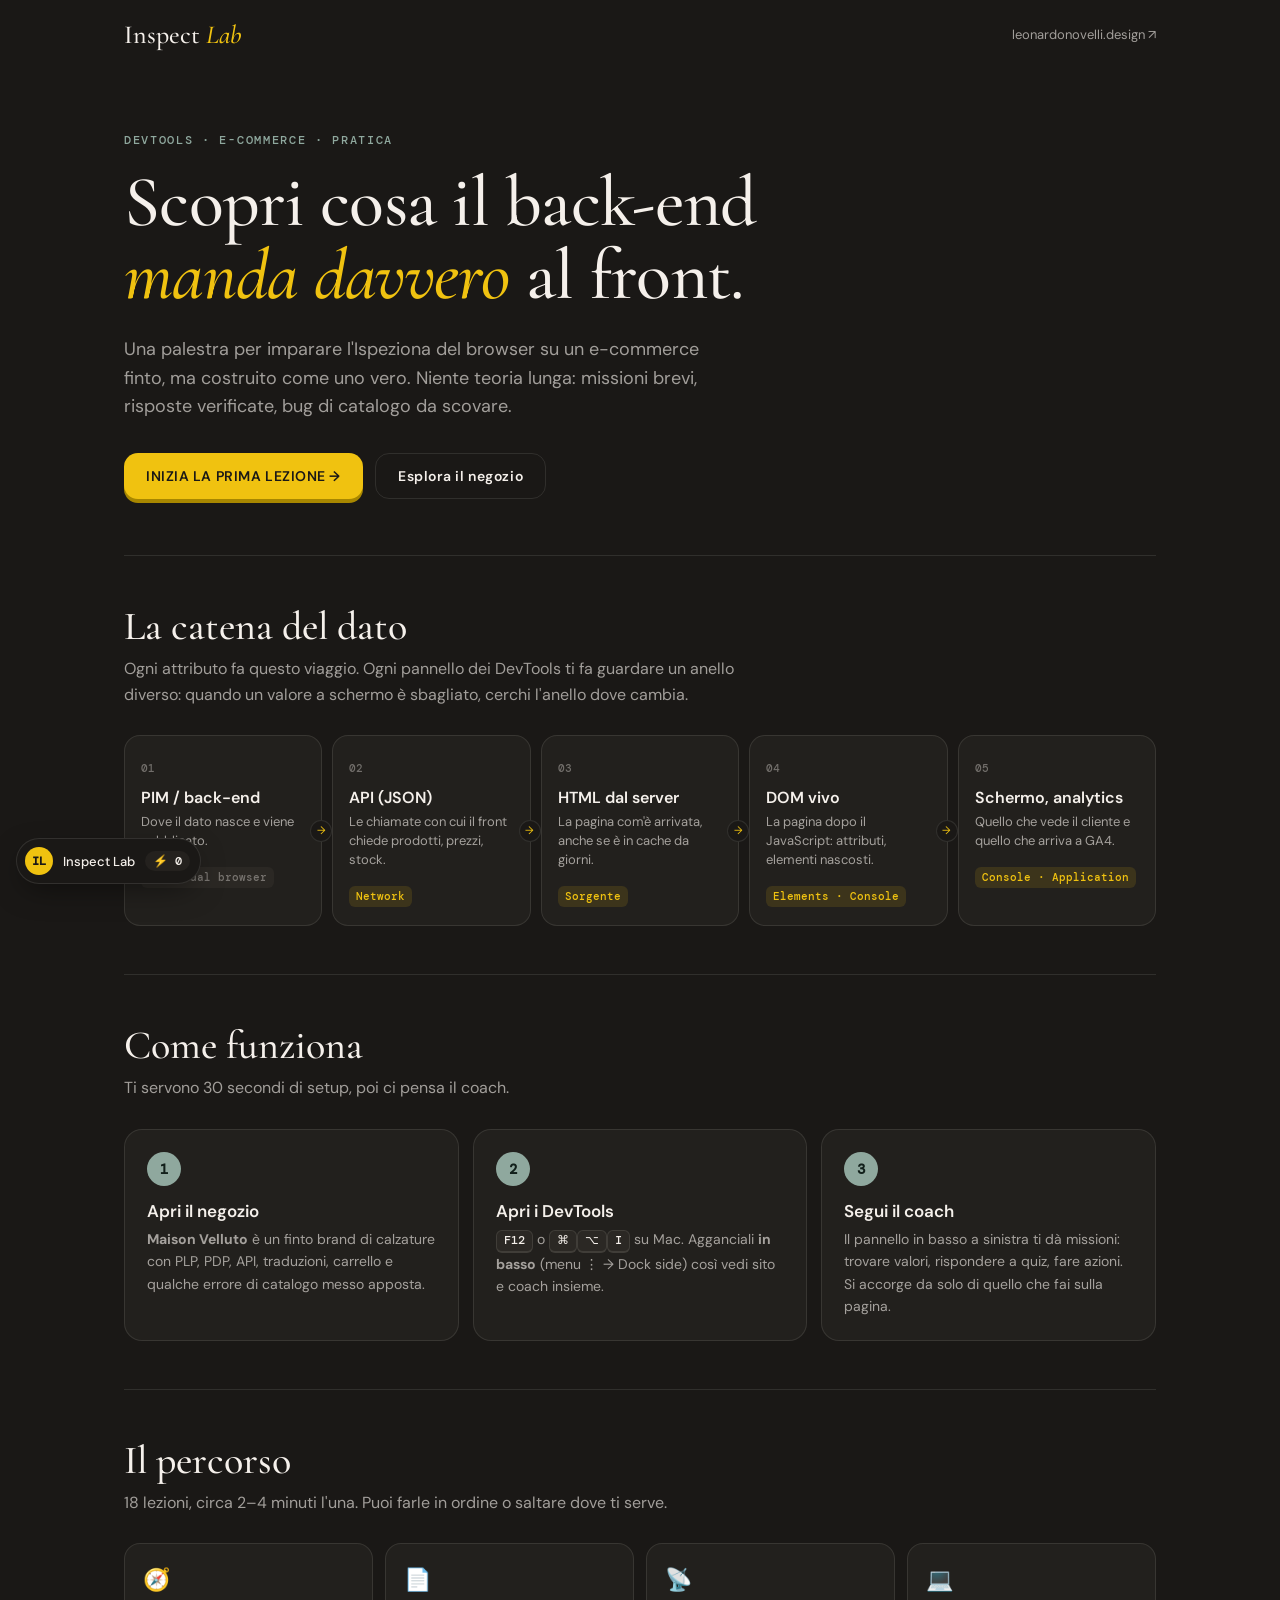
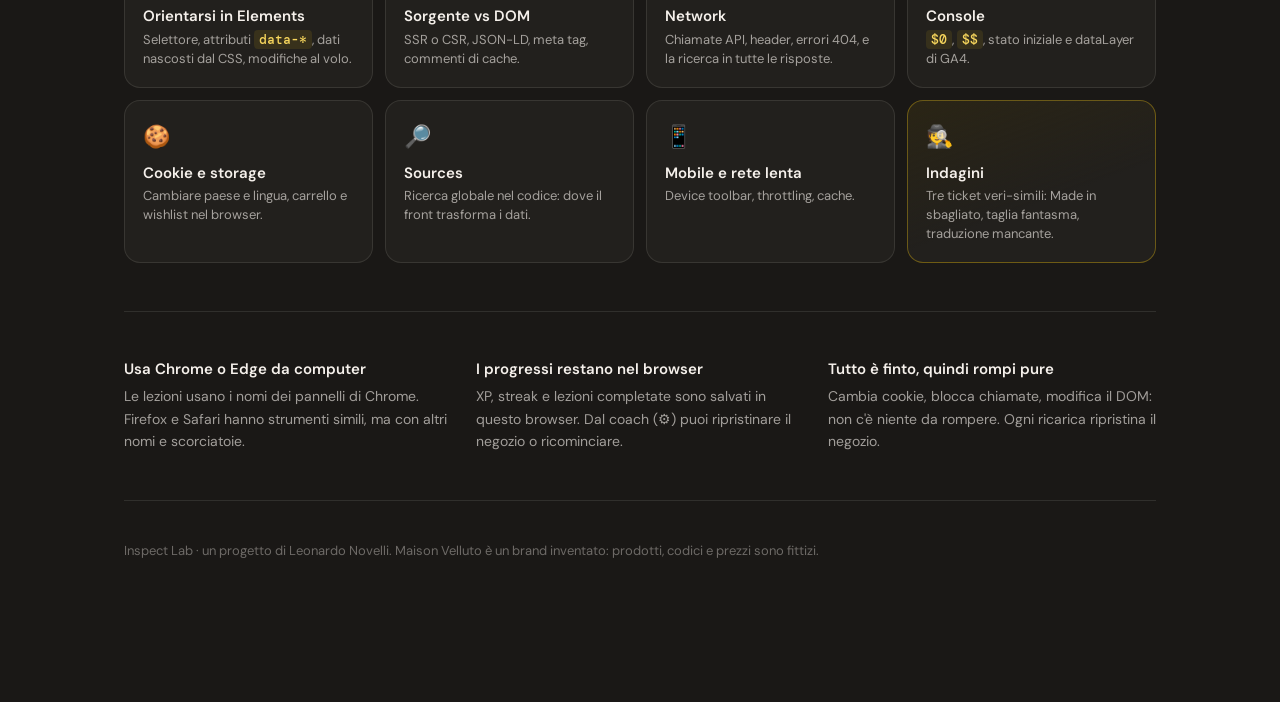
==== inspect-lab/index.html @ bc7a54e7 "Add Inspect Lab: a hands-on DevTools gym on a fake e-commerce A Duolingo-style course for learning t" ====
<!DOCTYPE html>
<html lang="it">
<head>
<meta charset="UTF-8">
<meta name="viewport" content="width=device-width, initial-scale=1.0">
<title>Inspect Lab — la palestra dei DevTools</title>
<meta name="description" content="Impara a usare i DevTools del browser su un e-commerce finto: PLP, PDP, API, dataLayer, cookie. Lezioni pratiche in stile Duolingo.">
<meta name="robots" content="noindex, nofollow">
<link rel="icon" href="/favicon.svg" type="image/svg+xml">
<link rel="preconnect" href="https://fonts.googleapis.com">
<link rel="preconnect" href="https://fonts.gstatic.com" crossorigin>
<link href="https://fonts.googleapis.com/css2?family=Cormorant+Garamond:ital,wght@0,400;0,500;0,600;1,400;1,500&family=DM+Mono:wght@400;500&family=DM+Sans:opsz,wght@9..40,300;9..40,400;9..40,500;9..40,600&display=swap" rel="stylesheet">
<style>
  :root {
    --bg: #1a1816; --card: #22201d; --card2: #2b2824; --line: rgba(245,240,235,.1);
    --text: #f5f0eb; --text2: rgba(245,240,235,.62); --text3: rgba(245,240,235,.38);
    --sage: #8fa89e; --yellow: #f0c210;
    --sans: 'DM Sans', system-ui, sans-serif; --serif: 'Cormorant Garamond', Georgia, serif; --mono: 'DM Mono', ui-monospace, monospace;
  }
  *, *::before, *::after { box-sizing: border-box; }
  body { margin: 0; background: var(--bg); color: var(--text); font: 400 16px/1.6 var(--sans); -webkit-font-smoothing: antialiased; }
  a { color: inherit; }
  .wrap { max-width: 1080px; margin: 0 auto; padding: 0 24px; }
  nav { display: flex; justify-content: space-between; align-items: center; padding: 22px 0; }
  .logo { font: 500 26px/1 var(--serif); text-decoration: none; }
  .logo em { color: var(--yellow); }
  nav a.back { font-size: 13px; color: var(--text2); text-decoration: none; }
  nav a.back:hover { color: var(--text); }

  .hero { padding: 64px 0 56px; max-width: 760px; }
  .kicker { font: 500 12px/1 var(--mono); letter-spacing: .14em; text-transform: uppercase; color: var(--sage); margin: 0 0 20px; }
  h1 { font: 500 clamp(40px, 6.4vw, 72px)/1.02 var(--serif); margin: 0 0 22px; letter-spacing: -.01em; }
  h1 em { color: var(--yellow); }
  .lead { font-size: 18px; color: var(--text2); max-width: 600px; margin: 0 0 32px; }
  .ctas { display: flex; gap: 12px; flex-wrap: wrap; }
  .btn { display: inline-flex; align-items: center; gap: 8px; padding: 15px 22px; border-radius: 14px; font: 600 14px/1 var(--sans); text-decoration: none; letter-spacing: .04em; transition: transform .1s, filter .15s; }
  .btn:active { transform: translateY(2px); }
  .btn.primary { background: var(--yellow); color: #1a1816; box-shadow: 0 4px 0 #a88700; text-transform: uppercase; }
  .btn.primary:hover { filter: brightness(1.06); }
  .btn.ghost { border: 1.5px solid var(--line); }
  .btn.ghost:hover { background: var(--card); }

  section { padding: 48px 0; border-top: 1px solid var(--line); }
  h2 { font: 500 clamp(28px, 4vw, 40px)/1.1 var(--serif); margin: 0 0 8px; }
  .sub { color: var(--text2); margin: 0 0 28px; max-width: 640px; }

  .chain { display: grid; grid-template-columns: repeat(5, 1fr); gap: 10px; }
  .link { position: relative; background: var(--card); border: 1px solid var(--line); border-radius: 16px; padding: 18px 16px; }
  .link:not(:last-child)::after { content: '→'; position: absolute; right: -11px; top: 50%; transform: translateY(-50%); z-index: 1; width: 22px; height: 22px; border-radius: 50%; background: var(--bg); border: 1px solid var(--line); display: grid; place-items: center; font-size: 11px; color: var(--yellow); }
  .link .n { font: 500 11px/1 var(--mono); color: var(--text3); }
  .link h3 { font: 600 16px/1.2 var(--sans); margin: 8px 0 6px; }
  .link p { font-size: 13px; color: var(--text2); margin: 0 0 12px; line-height: 1.45; }
  .tool { display: inline-block; font: 500 11px/1 var(--mono); padding: 5px 7px; border-radius: 6px; background: rgba(240,194,16,.12); color: var(--yellow); }
  .tool.none { background: var(--card2); color: var(--text3); }

  .steps { display: grid; grid-template-columns: repeat(3, 1fr); gap: 14px; }
  .step { background: var(--card); border-radius: 18px; padding: 22px; border: 1px solid var(--line); }
  .step b { display: grid; place-items: center; width: 34px; height: 34px; border-radius: 50%; background: var(--sage); color: #12201b; font: 600 14px/1 var(--mono); margin-bottom: 14px; }
  .step h3 { margin: 0 0 6px; font: 600 17px/1.3 var(--sans); }
  .step p { margin: 0; font-size: 14px; color: var(--text2); }
  kbd { display: inline-block; padding: 2px 7px; border-radius: 6px; background: var(--card2); border: 1px solid var(--line); border-bottom-width: 2px; font: 500 12px/1.3 var(--mono); color: var(--text); }

  .units { display: grid; grid-template-columns: repeat(4, 1fr); gap: 12px; }
  .unit { background: var(--card); border: 1px solid var(--line); border-radius: 16px; padding: 18px; }
  .unit .ico { font-size: 22px; }
  .unit h3 { font: 600 15px/1.3 var(--sans); margin: 10px 0 4px; }
  .unit p { margin: 0; font-size: 13px; color: var(--text2); line-height: 1.45; }
  .unit.boss { border-color: rgba(240,194,16,.35); background: linear-gradient(160deg, rgba(240,194,16,.08), var(--card) 60%); }

  .notes { display: grid; grid-template-columns: repeat(3, 1fr); gap: 24px; font-size: 14px; color: var(--text2); }
  .notes h3 { color: var(--text); font: 600 15px/1.3 var(--sans); margin: 0 0 6px; }
  .notes p { margin: 0; }
  footer { padding: 40px 0 140px; color: var(--text3); font-size: 13px; border-top: 1px solid var(--line); }
  code { font: 500 13px var(--mono); background: rgba(240,194,16,.1); color: #f6d55c; padding: 1px 5px; border-radius: 4px; }

  @media (max-width: 900px) {
    .chain { grid-template-columns: 1fr; }
    .link:not(:last-child)::after { content: '↓'; right: auto; left: 22px; top: auto; bottom: -11px; transform: none; }
    .steps, .notes { grid-template-columns: 1fr; }
    .units { grid-template-columns: repeat(2, 1fr); }
  }
  @media (max-width: 480px) { .units { grid-template-columns: 1fr; } .wrap { padding: 0 16px; } }
</style>
</head>
<body>
<div class="wrap">
  <nav>
    <a class="logo" href="/inspect-lab/">Inspect <em>Lab</em></a>
    <a class="back" href="/">leonardonovelli.design ↗</a>
  </nav>

  <header class="hero">
    <p class="kicker">DevTools · e-commerce · pratica</p>
    <h1>Scopri cosa il back-end <em>manda davvero</em> al front.</h1>
    <p class="lead">Una palestra per imparare l'Ispeziona del browser su un e-commerce finto, ma costruito come uno vero. Niente teoria lunga: missioni brevi, risposte verificate, bug di catalogo da scovare.</p>
    <div class="ctas">
      <a class="btn primary" href="/inspect-lab/shop/donna/calzature/#lab-start">Inizia la prima lezione →</a>
      <a class="btn ghost" href="/inspect-lab/shop/donna/calzature/">Esplora il negozio</a>
    </div>
  </header>

  <section>
    <h2>La catena del dato</h2>
    <p class="sub">Ogni attributo fa questo viaggio. Ogni pannello dei DevTools ti fa guardare un anello diverso: quando un valore a schermo è sbagliato, cerchi l'anello dove cambia.</p>
    <div class="chain">
      <div class="link"><span class="n">01</span><h3>PIM / back-end</h3><p>Dove il dato nasce e viene pubblicato.</p><span class="tool none">fuori dal browser</span></div>
      <div class="link"><span class="n">02</span><h3>API (JSON)</h3><p>Le chiamate con cui il front chiede prodotti, prezzi, stock.</p><span class="tool">Network</span></div>
      <div class="link"><span class="n">03</span><h3>HTML dal server</h3><p>La pagina com'è arrivata, anche se è in cache da giorni.</p><span class="tool">Sorgente</span></div>
      <div class="link"><span class="n">04</span><h3>DOM vivo</h3><p>La pagina dopo il JavaScript: attributi, elementi nascosti.</p><span class="tool">Elements · Console</span></div>
      <div class="link"><span class="n">05</span><h3>Schermo, analytics</h3><p>Quello che vede il cliente e quello che arriva a GA4.</p><span class="tool">Console · Application</span></div>
    </div>
  </section>

  <section>
    <h2>Come funziona</h2>
    <p class="sub">Ti servono 30 secondi di setup, poi ci pensa il coach.</p>
    <div class="steps">
      <div class="step"><b>1</b><h3>Apri il negozio</h3><p><strong>Maison Velluto</strong> è un finto brand di calzature con PLP, PDP, API, traduzioni, carrello e qualche errore di catalogo messo apposta.</p></div>
      <div class="step"><b>2</b><h3>Apri i DevTools</h3><p><kbd>F12</kbd> o <kbd>⌘</kbd><kbd>⌥</kbd><kbd>I</kbd> su Mac. Agganciali <strong>in basso</strong> (menu ⋮ → Dock side) così vedi sito e coach insieme.</p></div>
      <div class="step"><b>3</b><h3>Segui il coach</h3><p>Il pannello in basso a sinistra ti dà missioni: trovare valori, rispondere a quiz, fare azioni. Si accorge da solo di quello che fai sulla pagina.</p></div>
    </div>
  </section>

  <section>
    <h2>Il percorso</h2>
    <p class="sub">18 lezioni, circa 2–4 minuti l'una. Puoi farle in ordine o saltare dove ti serve.</p>
    <div class="units">
      <div class="unit"><span class="ico">🧭</span><h3>Orientarsi in Elements</h3><p>Selettore, attributi <code>data-*</code>, dati nascosti dal CSS, modifiche al volo.</p></div>
      <div class="unit"><span class="ico">📄</span><h3>Sorgente vs DOM</h3><p>SSR o CSR, JSON-LD, meta tag, commenti di cache.</p></div>
      <div class="unit"><span class="ico">📡</span><h3>Network</h3><p>Chiamate API, header, errori 404, e la ricerca in tutte le risposte.</p></div>
      <div class="unit"><span class="ico">💻</span><h3>Console</h3><p><code>$0</code>, <code>$$</code>, stato iniziale e dataLayer di GA4.</p></div>
      <div class="unit"><span class="ico">🍪</span><h3>Cookie e storage</h3><p>Cambiare paese e lingua, carrello e wishlist nel browser.</p></div>
      <div class="unit"><span class="ico">🔎</span><h3>Sources</h3><p>Ricerca globale nel codice: dove il front trasforma i dati.</p></div>
      <div class="unit"><span class="ico">📱</span><h3>Mobile e rete lenta</h3><p>Device toolbar, throttling, cache.</p></div>
      <div class="unit boss"><span class="ico">🕵️</span><h3>Indagini</h3><p>Tre ticket veri-simili: Made in sbagliato, taglia fantasma, traduzione mancante.</p></div>
    </div>
  </section>

  <section>
    <div class="notes">
      <div><h3>Usa Chrome o Edge da computer</h3><p>Le lezioni usano i nomi dei pannelli di Chrome. Firefox e Safari hanno strumenti simili, ma con altri nomi e scorciatoie.</p></div>
      <div><h3>I progressi restano nel browser</h3><p>XP, streak e lezioni completate sono salvati in questo browser. Dal coach (⚙) puoi ripristinare il negozio o ricominciare.</p></div>
      <div><h3>Tutto è finto, quindi rompi pure</h3><p>Cambia cookie, blocca chiamate, modifica il DOM: non c'è niente da rompere. Ogni ricarica ripristina il negozio.</p></div>
    </div>
  </section>

  <footer>Inspect Lab · un progetto di Leonardo Novelli. Maison Velluto è un brand inventato: prodotti, codici e prezzi sono fittizi.</footer>
</div>
<script src="/inspect-lab/coach/coach.js" defer></script>
</body>
</html>
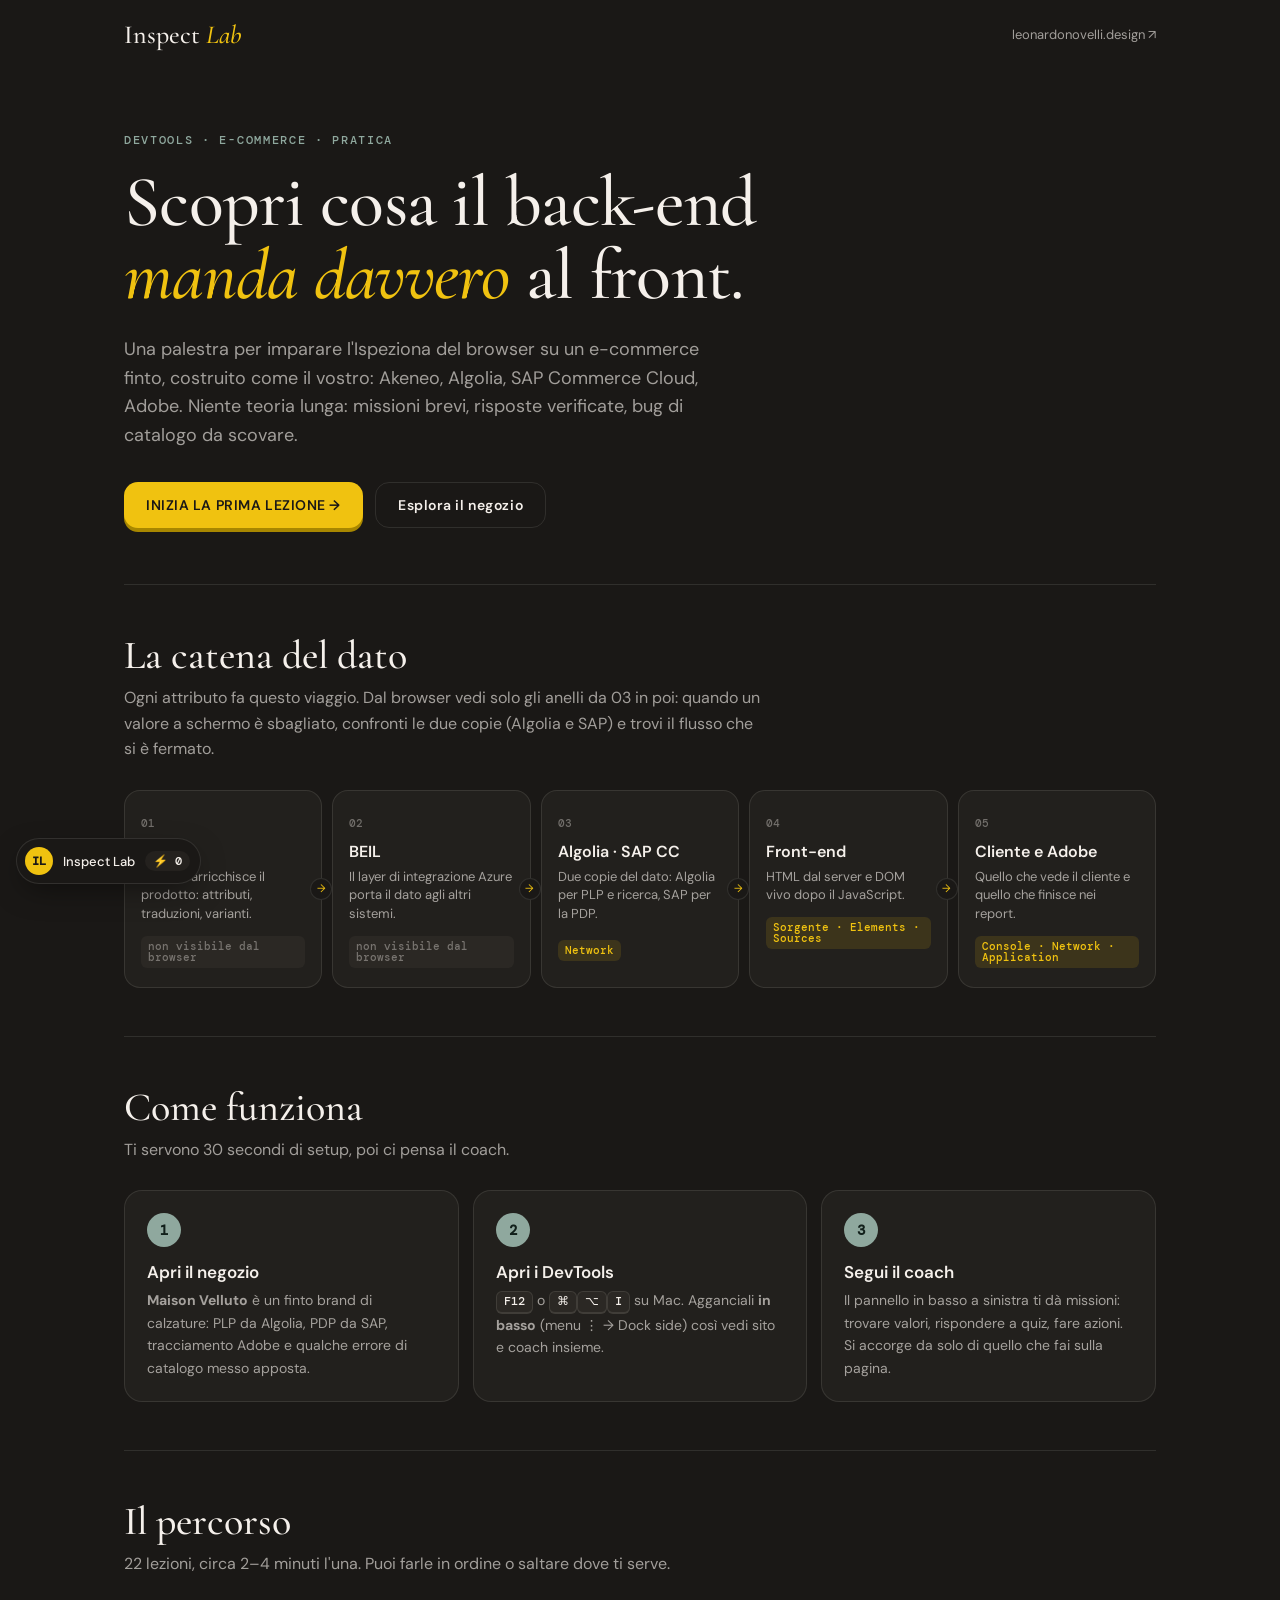
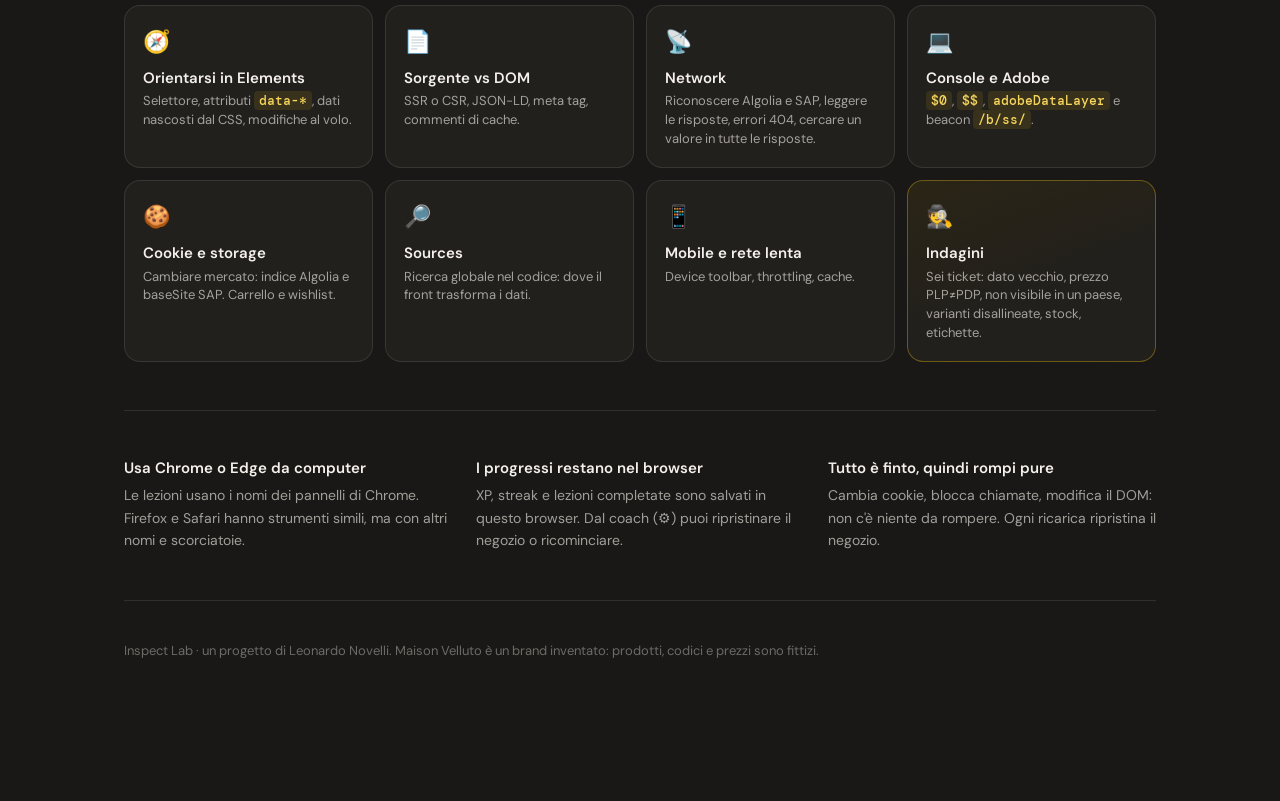
==== commit 3a9e4652: "Inspect Lab: model the shop on Akeneo → BEIL → Algolia / SAP CC → Adobe - PLP now reads Algolia-styl" ====
--- a/inspect-lab/index.html
+++ b/inspect-lab/index.html
@@ -92,7 +92,7 @@
   <header class="hero">
     <p class="kicker">DevTools · e-commerce · pratica</p>
     <h1>Scopri cosa il back-end <em>manda davvero</em> al front.</h1>
-    <p class="lead">Una palestra per imparare l'Ispeziona del browser su un e-commerce finto, ma costruito come uno vero. Niente teoria lunga: missioni brevi, risposte verificate, bug di catalogo da scovare.</p>
+    <p class="lead">Una palestra per imparare l'Ispeziona del browser su un e-commerce finto, costruito come il vostro: Akeneo, Algolia, SAP Commerce Cloud, Adobe. Niente teoria lunga: missioni brevi, risposte verificate, bug di catalogo da scovare.</p>
     <div class="ctas">
       <a class="btn primary" href="/inspect-lab/shop/donna/calzature/#lab-start">Inizia la prima lezione →</a>
       <a class="btn ghost" href="/inspect-lab/shop/donna/calzature/">Esplora il negozio</a>
@@ -101,13 +101,13 @@
 
   <section>
     <h2>La catena del dato</h2>
-    <p class="sub">Ogni attributo fa questo viaggio. Ogni pannello dei DevTools ti fa guardare un anello diverso: quando un valore a schermo è sbagliato, cerchi l'anello dove cambia.</p>
+    <p class="sub">Ogni attributo fa questo viaggio. Dal browser vedi solo gli anelli da 03 in poi: quando un valore a schermo è sbagliato, confronti le due copie (Algolia e SAP) e trovi il flusso che si è fermato.</p>
     <div class="chain">
-      <div class="link"><span class="n">01</span><h3>PIM / back-end</h3><p>Dove il dato nasce e viene pubblicato.</p><span class="tool none">fuori dal browser</span></div>
-      <div class="link"><span class="n">02</span><h3>API (JSON)</h3><p>Le chiamate con cui il front chiede prodotti, prezzi, stock.</p><span class="tool">Network</span></div>
-      <div class="link"><span class="n">03</span><h3>HTML dal server</h3><p>La pagina com'è arrivata, anche se è in cache da giorni.</p><span class="tool">Sorgente</span></div>
-      <div class="link"><span class="n">04</span><h3>DOM vivo</h3><p>La pagina dopo il JavaScript: attributi, elementi nascosti.</p><span class="tool">Elements · Console</span></div>
-      <div class="link"><span class="n">05</span><h3>Schermo, analytics</h3><p>Quello che vede il cliente e quello che arriva a GA4.</p><span class="tool">Console · Application</span></div>
+      <div class="link"><span class="n">01</span><h3>Akeneo</h3><p>Il merch arricchisce il prodotto: attributi, traduzioni, varianti.</p><span class="tool none">non visibile dal browser</span></div>
+      <div class="link"><span class="n">02</span><h3>BEIL</h3><p>Il layer di integrazione Azure porta il dato agli altri sistemi.</p><span class="tool none">non visibile dal browser</span></div>
+      <div class="link"><span class="n">03</span><h3>Algolia · SAP CC</h3><p>Due copie del dato: Algolia per PLP e ricerca, SAP per la PDP.</p><span class="tool">Network</span></div>
+      <div class="link"><span class="n">04</span><h3>Front-end</h3><p>HTML dal server e DOM vivo dopo il JavaScript.</p><span class="tool">Sorgente · Elements · Sources</span></div>
+      <div class="link"><span class="n">05</span><h3>Cliente e Adobe</h3><p>Quello che vede il cliente e quello che finisce nei report.</p><span class="tool">Console · Network · Application</span></div>
     </div>
   </section>
 
@@ -115,7 +115,7 @@
     <h2>Come funziona</h2>
     <p class="sub">Ti servono 30 secondi di setup, poi ci pensa il coach.</p>
     <div class="steps">
-      <div class="step"><b>1</b><h3>Apri il negozio</h3><p><strong>Maison Velluto</strong> è un finto brand di calzature con PLP, PDP, API, traduzioni, carrello e qualche errore di catalogo messo apposta.</p></div>
+      <div class="step"><b>1</b><h3>Apri il negozio</h3><p><strong>Maison Velluto</strong> è un finto brand di calzature: PLP da Algolia, PDP da SAP, tracciamento Adobe e qualche errore di catalogo messo apposta.</p></div>
       <div class="step"><b>2</b><h3>Apri i DevTools</h3><p><kbd>F12</kbd> o <kbd>⌘</kbd><kbd>⌥</kbd><kbd>I</kbd> su Mac. Agganciali <strong>in basso</strong> (menu ⋮ → Dock side) così vedi sito e coach insieme.</p></div>
       <div class="step"><b>3</b><h3>Segui il coach</h3><p>Il pannello in basso a sinistra ti dà missioni: trovare valori, rispondere a quiz, fare azioni. Si accorge da solo di quello che fai sulla pagina.</p></div>
     </div>
@@ -123,16 +123,16 @@
 
   <section>
     <h2>Il percorso</h2>
-    <p class="sub">18 lezioni, circa 2–4 minuti l'una. Puoi farle in ordine o saltare dove ti serve.</p>
+    <p class="sub">22 lezioni, circa 2–4 minuti l'una. Puoi farle in ordine o saltare dove ti serve.</p>
     <div class="units">
       <div class="unit"><span class="ico">🧭</span><h3>Orientarsi in Elements</h3><p>Selettore, attributi <code>data-*</code>, dati nascosti dal CSS, modifiche al volo.</p></div>
       <div class="unit"><span class="ico">📄</span><h3>Sorgente vs DOM</h3><p>SSR o CSR, JSON-LD, meta tag, commenti di cache.</p></div>
-      <div class="unit"><span class="ico">📡</span><h3>Network</h3><p>Chiamate API, header, errori 404, e la ricerca in tutte le risposte.</p></div>
-      <div class="unit"><span class="ico">💻</span><h3>Console</h3><p><code>$0</code>, <code>$$</code>, stato iniziale e dataLayer di GA4.</p></div>
-      <div class="unit"><span class="ico">🍪</span><h3>Cookie e storage</h3><p>Cambiare paese e lingua, carrello e wishlist nel browser.</p></div>
+      <div class="unit"><span class="ico">📡</span><h3>Network</h3><p>Riconoscere Algolia e SAP, leggere le risposte, errori 404, cercare un valore in tutte le risposte.</p></div>
+      <div class="unit"><span class="ico">💻</span><h3>Console e Adobe</h3><p><code>$0</code>, <code>$$</code>, <code>adobeDataLayer</code> e beacon <code>/b/ss/</code>.</p></div>
+      <div class="unit"><span class="ico">🍪</span><h3>Cookie e storage</h3><p>Cambiare mercato: indice Algolia e baseSite SAP. Carrello e wishlist.</p></div>
       <div class="unit"><span class="ico">🔎</span><h3>Sources</h3><p>Ricerca globale nel codice: dove il front trasforma i dati.</p></div>
       <div class="unit"><span class="ico">📱</span><h3>Mobile e rete lenta</h3><p>Device toolbar, throttling, cache.</p></div>
-      <div class="unit boss"><span class="ico">🕵️</span><h3>Indagini</h3><p>Tre ticket veri-simili: Made in sbagliato, taglia fantasma, traduzione mancante.</p></div>
+      <div class="unit boss"><span class="ico">🕵️</span><h3>Indagini</h3><p>Sei ticket: dato vecchio, prezzo PLP≠PDP, non visibile in un paese, varianti disallineate, stock, etichette.</p></div>
     </div>
   </section>
 
